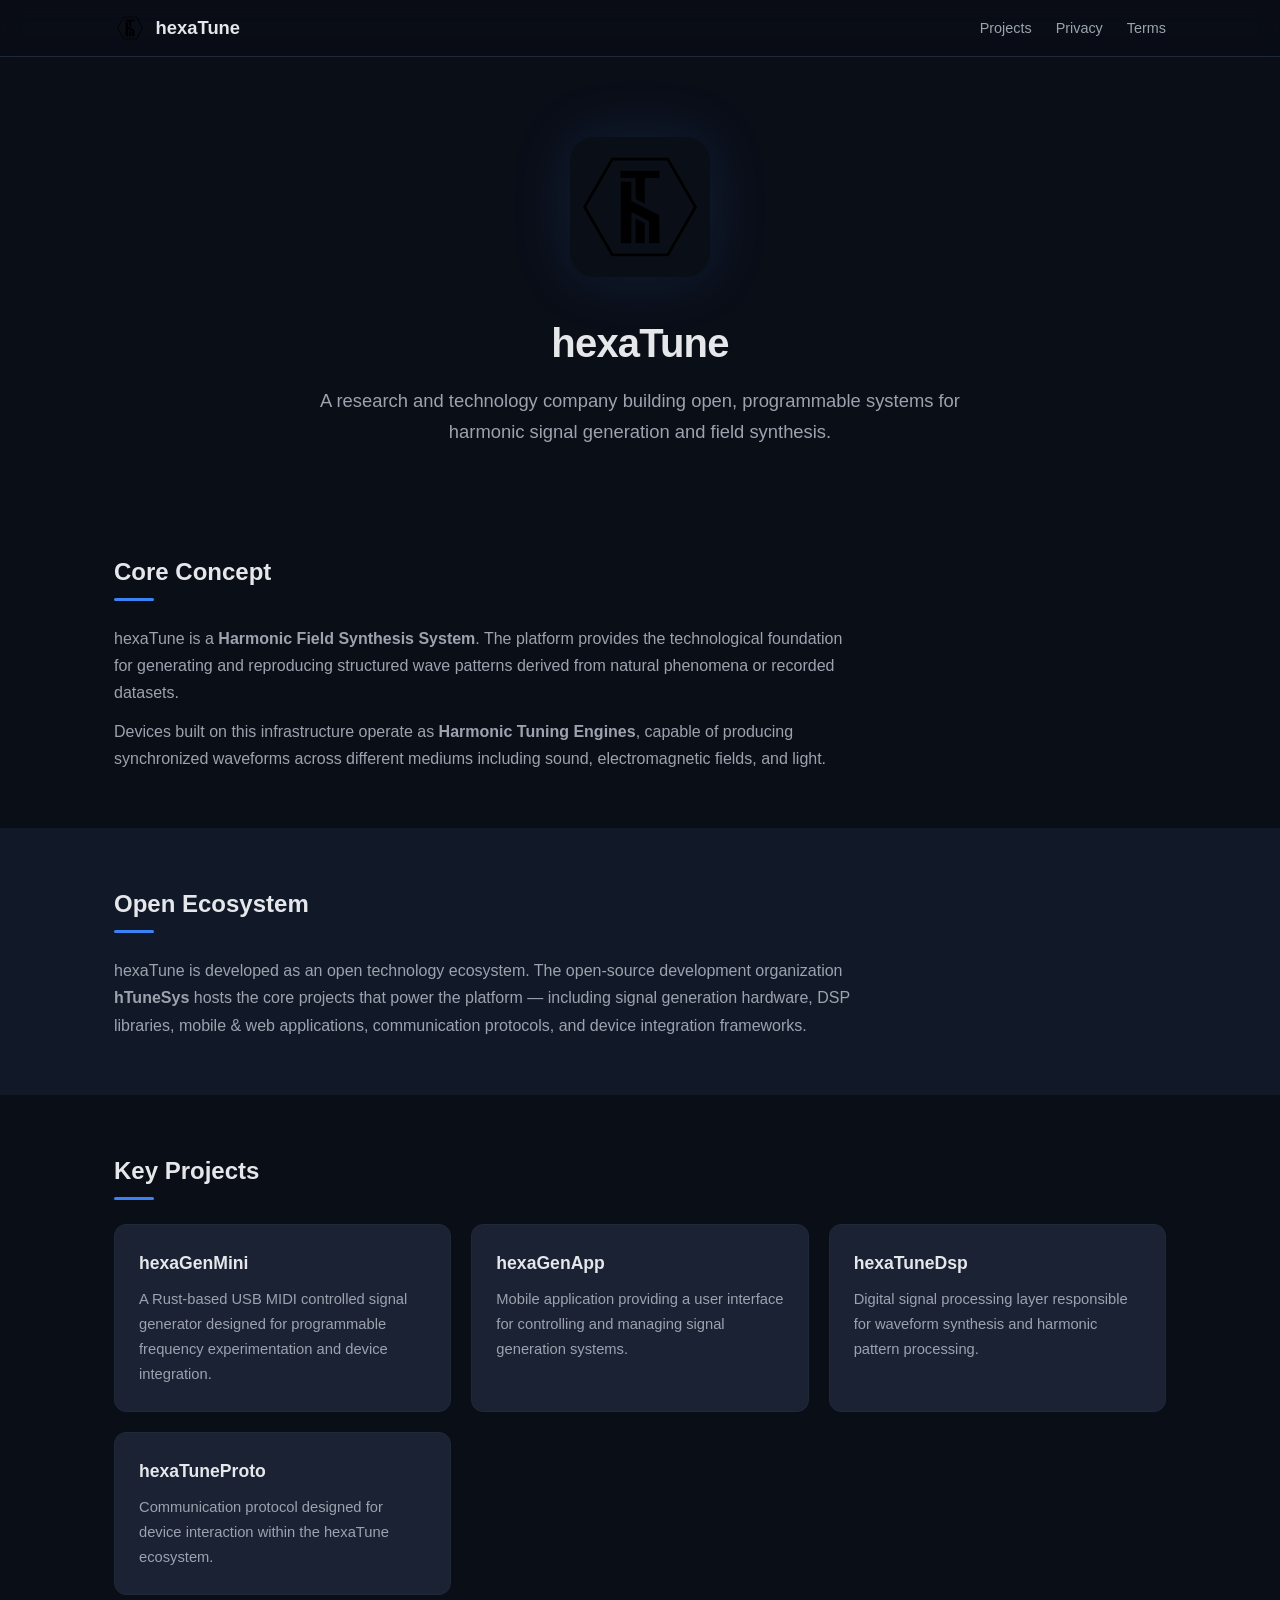
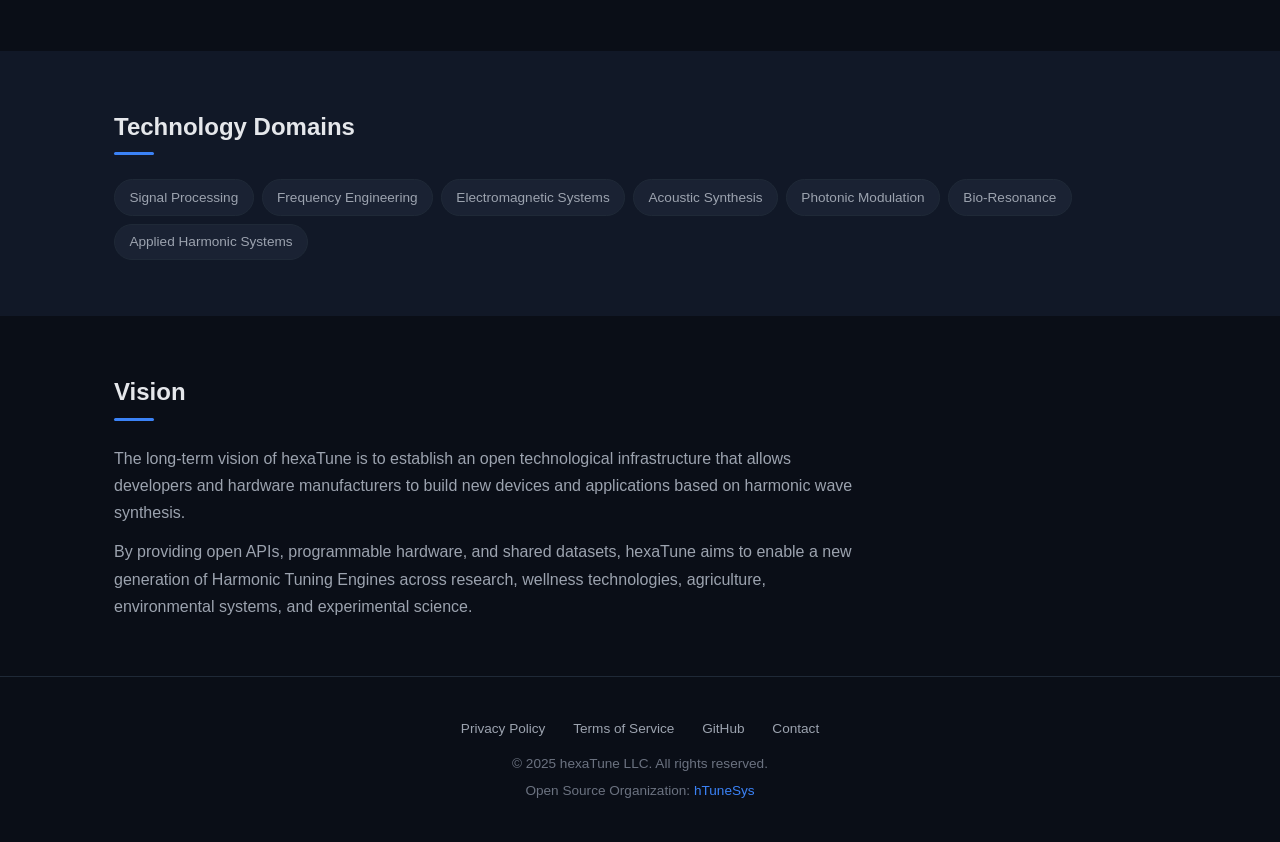
==== index.html @ 027e8869 "Add hexaTune website with privacy policy and terms of service - Landing page with company info, key " ====
<!DOCTYPE html>
<html lang="en">
<head>
  <meta charset="UTF-8">
  <meta name="viewport" content="width=device-width, initial-scale=1.0">
  <title>hexaTune — Harmonic Field Synthesis System</title>
  <meta name="description" content="hexaTune LLC builds open and programmable systems for harmonic signal generation and field synthesis.">
  <link rel="icon" type="image/png" href="assets/logo.png">
  <link rel="stylesheet" href="css/style.css">
</head>
<body>

  <!-- Navigation -->
  <header class="navbar">
    <div class="container">
      <a href="/" class="logo-link">
        <img src="assets/logo.png" alt="hexaTune logo">
        hexaTune
      </a>
      <nav>
        <a href="#projects">Projects</a>
        <a href="/privacy">Privacy</a>
        <a href="/terms">Terms</a>
      </nav>
    </div>
  </header>

  <!-- Hero -->
  <section class="hero">
    <img src="assets/logo.png" alt="hexaTune logo">
    <h1>hexaTune</h1>
    <p class="tagline">A research and technology company building open, programmable systems for harmonic signal generation and field synthesis.</p>
  </section>

  <!-- About -->
  <section class="section">
    <div class="container">
      <h2 class="section-title">Core Concept</h2>
      <p>hexaTune is a <strong>Harmonic Field Synthesis System</strong>. The platform provides the technological foundation for generating and reproducing structured wave patterns derived from natural phenomena or recorded datasets.</p>
      <p style="margin-top:0.75rem;">Devices built on this infrastructure operate as <strong>Harmonic Tuning Engines</strong>, capable of producing synchronized waveforms across different mediums including sound, electromagnetic fields, and light.</p>
    </div>
  </section>

  <!-- Open Ecosystem -->
  <section class="section" style="background:var(--bg-secondary);">
    <div class="container">
      <h2 class="section-title">Open Ecosystem</h2>
      <p>hexaTune is developed as an open technology ecosystem. The open-source development organization <strong>hTuneSys</strong> hosts the core projects that power the platform — including signal generation hardware, DSP libraries, mobile &amp; web applications, communication protocols, and device integration frameworks.</p>
    </div>
  </section>

  <!-- Projects -->
  <section class="section" id="projects">
    <div class="container">
      <h2 class="section-title">Key Projects</h2>
      <div class="card-grid">
        <div class="card">
          <h3>hexaGenMini</h3>
          <p>A Rust-based USB MIDI controlled signal generator designed for programmable frequency experimentation and device integration.</p>
        </div>
        <div class="card">
          <h3>hexaGenApp</h3>
          <p>Mobile application providing a user interface for controlling and managing signal generation systems.</p>
        </div>
        <div class="card">
          <h3>hexaTuneDsp</h3>
          <p>Digital signal processing layer responsible for waveform synthesis and harmonic pattern processing.</p>
        </div>
        <div class="card">
          <h3>hexaTuneProto</h3>
          <p>Communication protocol designed for device interaction within the hexaTune ecosystem.</p>
        </div>
      </div>
    </div>
  </section>

  <!-- Technology Domains -->
  <section class="section" style="background:var(--bg-secondary);">
    <div class="container">
      <h2 class="section-title">Technology Domains</h2>
      <ul class="tag-list">
        <li>Signal Processing</li>
        <li>Frequency Engineering</li>
        <li>Electromagnetic Systems</li>
        <li>Acoustic Synthesis</li>
        <li>Photonic Modulation</li>
        <li>Bio-Resonance</li>
        <li>Applied Harmonic Systems</li>
      </ul>
    </div>
  </section>

  <!-- Vision -->
  <section class="section">
    <div class="container">
      <h2 class="section-title">Vision</h2>
      <p>The long-term vision of hexaTune is to establish an open technological infrastructure that allows developers and hardware manufacturers to build new devices and applications based on harmonic wave synthesis.</p>
      <p style="margin-top:0.75rem;">By providing open APIs, programmable hardware, and shared datasets, hexaTune aims to enable a new generation of Harmonic Tuning Engines across research, wellness technologies, agriculture, environmental systems, and experimental science.</p>
    </div>
  </section>

  <!-- Footer -->
  <footer class="footer">
    <div class="links">
      <a href="/privacy">Privacy Policy</a>
      <a href="/terms">Terms of Service</a>
      <a href="https://github.com/hTuneSys">GitHub</a>
      <a href="mailto:info@hexatune.com">Contact</a>
    </div>
    <p>&copy; 2025 hexaTune LLC. All rights reserved.</p>
    <p style="margin-top:0.25rem;">Open Source Organization: <a href="https://github.com/hTuneSys">hTuneSys</a></p>
  </footer>

</body>
</html>
---- css/style.css ----
/* hexaTune Website — Global Styles */

:root {
  --bg-primary: #0a0e17;
  --bg-secondary: #111827;
  --bg-card: #1a2233;
  --text-primary: #e5e7eb;
  --text-secondary: #9ca3af;
  --text-muted: #6b7280;
  --accent: #3b82f6;
  --accent-hover: #60a5fa;
  --accent-glow: rgba(59, 130, 246, 0.15);
  --border: #1f2937;
  --radius: 12px;
  --max-width: 1100px;
}

*, *::before, *::after {
  margin: 0;
  padding: 0;
  box-sizing: border-box;
}

html {
  scroll-behavior: smooth;
}

body {
  font-family: -apple-system, BlinkMacSystemFont, 'Segoe UI', Roboto, Oxygen, Ubuntu, Cantarell, sans-serif;
  background: var(--bg-primary);
  color: var(--text-primary);
  line-height: 1.7;
  font-size: 16px;
  -webkit-font-smoothing: antialiased;
}

a {
  color: var(--accent);
  text-decoration: none;
  transition: color 0.2s;
}

a:hover {
  color: var(--accent-hover);
}

/* ── Navigation ─────────────────────────────────── */

.navbar {
  position: sticky;
  top: 0;
  z-index: 100;
  background: rgba(10, 14, 23, 0.85);
  backdrop-filter: blur(12px);
  -webkit-backdrop-filter: blur(12px);
  border-bottom: 1px solid var(--border);
}

.navbar .container {
  display: flex;
  align-items: center;
  justify-content: space-between;
  padding: 0.75rem 1.5rem;
  max-width: var(--max-width);
  margin: 0 auto;
}

.navbar .logo-link {
  display: flex;
  align-items: center;
  gap: 0.6rem;
  font-weight: 700;
  font-size: 1.15rem;
  color: var(--text-primary);
}

.navbar .logo-link img {
  width: 32px;
  height: 32px;
  border-radius: 6px;
}

.navbar nav {
  display: flex;
  gap: 1.5rem;
}

.navbar nav a {
  color: var(--text-secondary);
  font-size: 0.9rem;
  font-weight: 500;
  transition: color 0.2s;
}

.navbar nav a:hover {
  color: var(--text-primary);
}

/* ── Container ──────────────────────────────────── */

.container {
  max-width: var(--max-width);
  margin: 0 auto;
  padding: 0 1.5rem;
}

/* ── Hero ────────────────────────────────────────── */

.hero {
  text-align: center;
  padding: 5rem 1.5rem 3rem;
}

.hero img {
  width: 140px;
  height: 140px;
  border-radius: 24px;
  margin-bottom: 1.5rem;
  box-shadow: 0 0 60px var(--accent-glow);
}

.hero h1 {
  font-size: 2.5rem;
  font-weight: 800;
  letter-spacing: -0.02em;
  margin-bottom: 0.5rem;
}

.hero .tagline {
  font-size: 1.15rem;
  color: var(--text-secondary);
  max-width: 650px;
  margin: 0 auto;
}

/* ── Sections ───────────────────────────────────── */

.section {
  padding: 3.5rem 0;
}

.section-title {
  font-size: 1.5rem;
  font-weight: 700;
  margin-bottom: 1.5rem;
  position: relative;
  padding-bottom: 0.5rem;
}

.section-title::after {
  content: '';
  position: absolute;
  left: 0;
  bottom: 0;
  width: 40px;
  height: 3px;
  background: var(--accent);
  border-radius: 2px;
}

.section-title.center {
  text-align: center;
}

.section-title.center::after {
  left: 50%;
  transform: translateX(-50%);
}

.section p {
  color: var(--text-secondary);
  max-width: 750px;
}

/* ── Cards Grid ─────────────────────────────────── */

.card-grid {
  display: grid;
  grid-template-columns: repeat(auto-fit, minmax(260px, 1fr));
  gap: 1.25rem;
  margin-top: 1.5rem;
}

.card {
  background: var(--bg-card);
  border: 1px solid var(--border);
  border-radius: var(--radius);
  padding: 1.5rem;
  transition: border-color 0.3s, box-shadow 0.3s;
}

.card:hover {
  border-color: var(--accent);
  box-shadow: 0 0 30px var(--accent-glow);
}

.card h3 {
  font-size: 1.1rem;
  font-weight: 600;
  margin-bottom: 0.5rem;
}

.card p {
  font-size: 0.92rem;
  color: var(--text-secondary);
}

/* ── Tag List ───────────────────────────────────── */

.tag-list {
  display: flex;
  flex-wrap: wrap;
  gap: 0.5rem;
  margin-top: 1rem;
  list-style: none;
}

.tag-list li {
  background: var(--bg-card);
  border: 1px solid var(--border);
  border-radius: 20px;
  padding: 0.35rem 0.9rem;
  font-size: 0.85rem;
  color: var(--text-secondary);
}

/* ── Footer ─────────────────────────────────────── */

.footer {
  border-top: 1px solid var(--border);
  padding: 2.5rem 1.5rem;
  text-align: center;
  color: var(--text-muted);
  font-size: 0.85rem;
}

.footer .links {
  margin-bottom: 0.75rem;
}

.footer .links a {
  color: var(--text-secondary);
  margin: 0 0.75rem;
}

.footer .links a:hover {
  color: var(--text-primary);
}

/* ── Legal Pages ────────────────────────────────── */

.legal {
  max-width: 800px;
  margin: 0 auto;
  padding: 3rem 1.5rem 4rem;
}

.legal h1 {
  font-size: 2rem;
  font-weight: 800;
  margin-bottom: 0.25rem;
}

.legal .effective-date {
  color: var(--text-muted);
  font-size: 0.9rem;
  margin-bottom: 2.5rem;
}

.legal h2 {
  font-size: 1.25rem;
  font-weight: 700;
  margin-top: 2.25rem;
  margin-bottom: 0.75rem;
  color: var(--text-primary);
}

.legal h3 {
  font-size: 1.05rem;
  font-weight: 600;
  margin-top: 1.5rem;
  margin-bottom: 0.5rem;
}

.legal p {
  color: var(--text-secondary);
  margin-bottom: 0.85rem;
}

.legal ul {
  color: var(--text-secondary);
  margin: 0.5rem 0 1rem 1.5rem;
}

.legal ul li {
  margin-bottom: 0.35rem;
}

.legal a {
  color: var(--accent);
}

/* ── Responsive ─────────────────────────────────── */

@media (max-width: 768px) {
  .hero {
    padding: 3rem 1rem 2rem;
  }
  .hero h1 {
    font-size: 1.8rem;
  }
  .hero .tagline {
    font-size: 1rem;
  }
  .section-title {
    font-size: 1.3rem;
  }
  .card-grid {
    grid-template-columns: 1fr;
  }
  .navbar nav {
    gap: 1rem;
  }
  .navbar nav a {
    font-size: 0.82rem;
  }
  .legal h1 {
    font-size: 1.5rem;
  }
}

@media (max-width: 480px) {
  .navbar .container {
    flex-direction: column;
    gap: 0.5rem;
  }
  .hero img {
    width: 100px;
    height: 100px;
  }
}
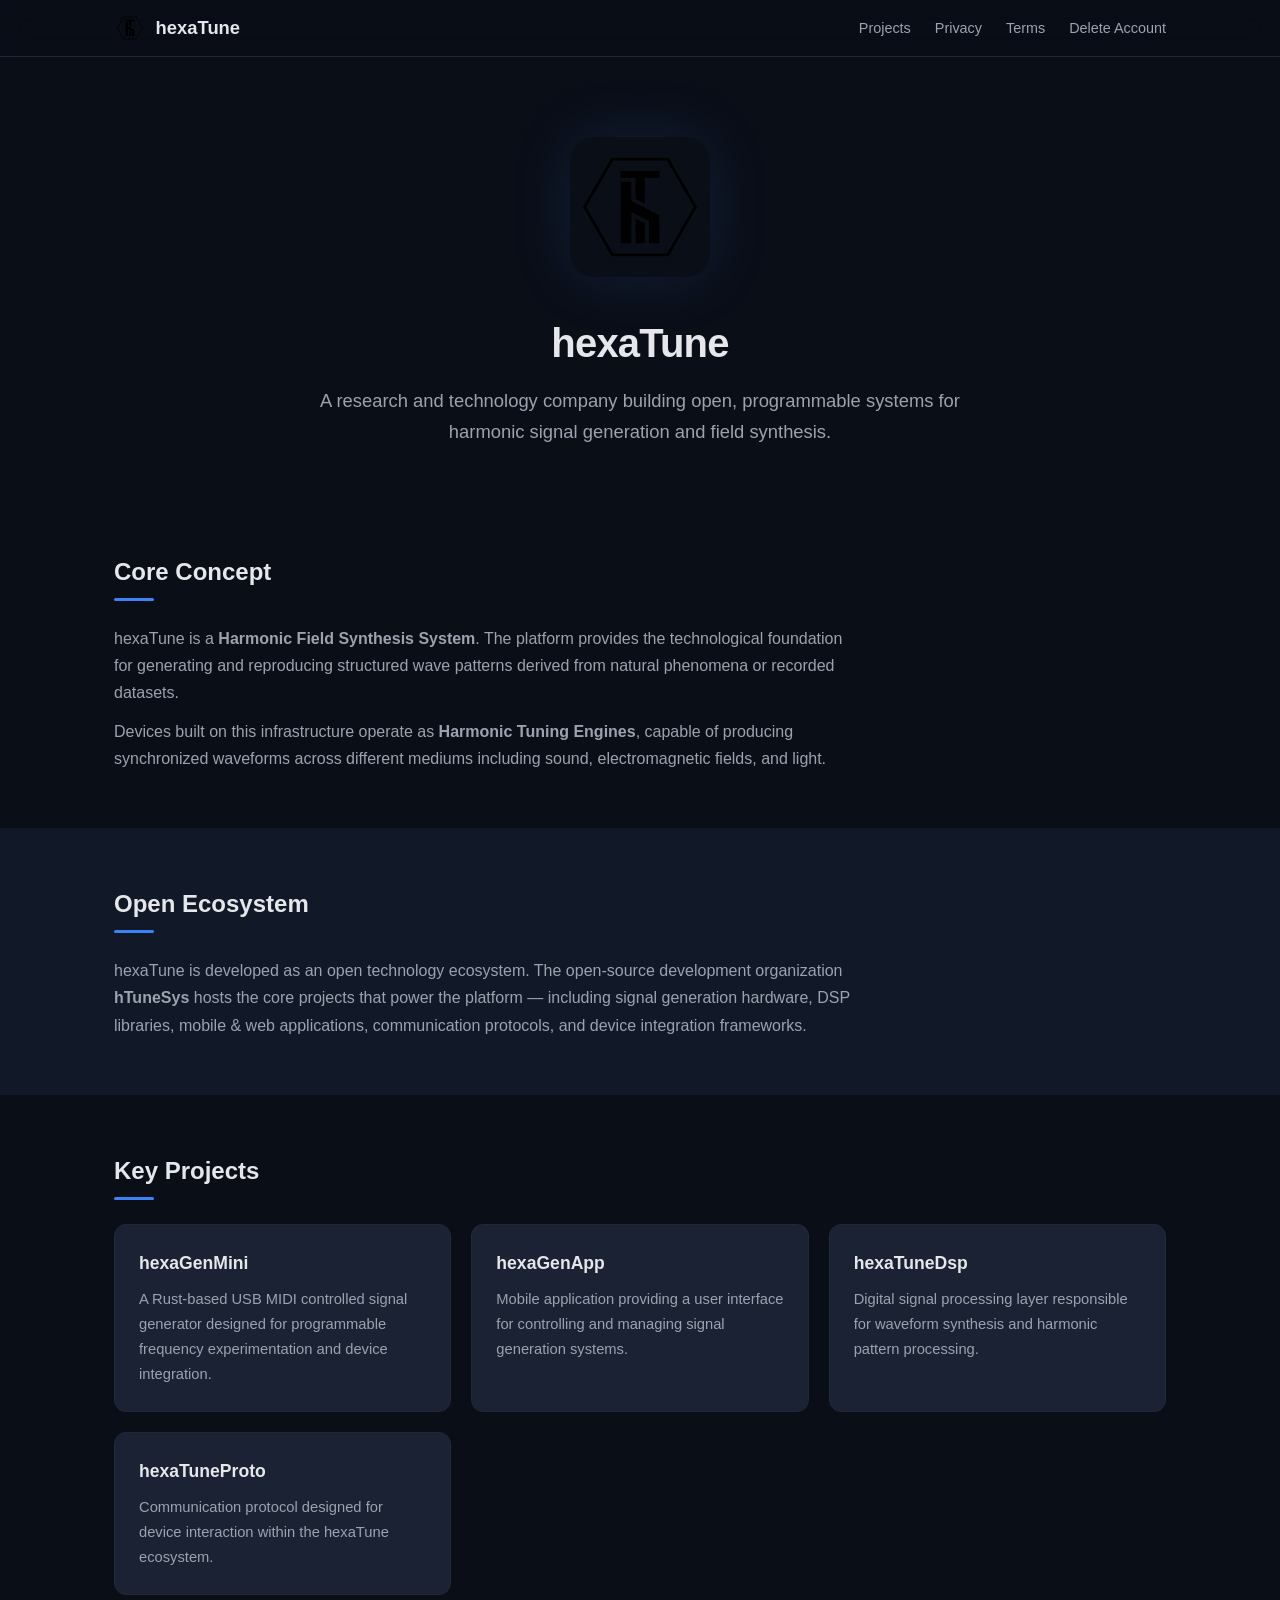
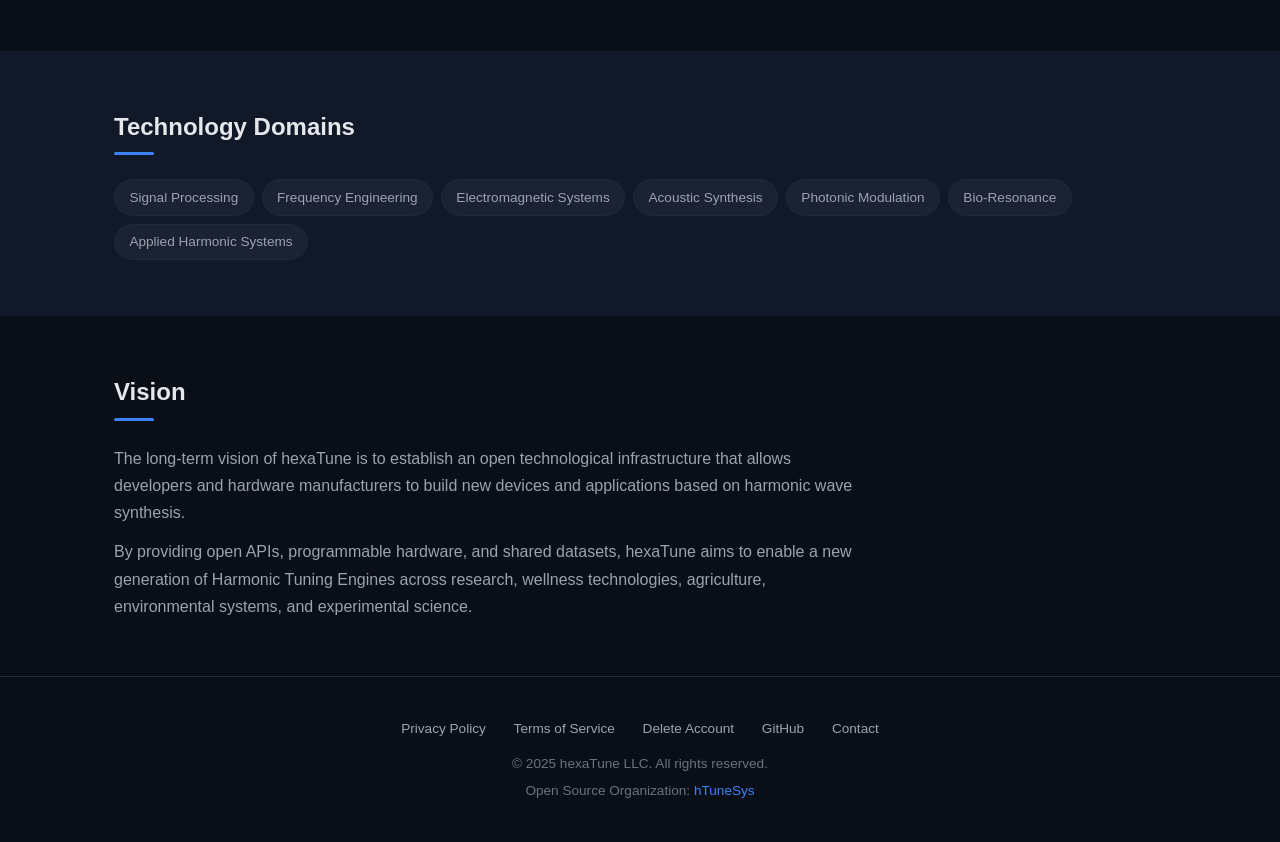
==== commit efe1d689: "Add delete-account page with links across all pages - Create delete-account/index.html with account " ====
--- a/index.html
+++ b/index.html
@@ -21,6 +21,7 @@
         <a href="#projects">Projects</a>
         <a href="/privacy">Privacy</a>
         <a href="/terms">Terms</a>
+        <a href="/delete-account">Delete Account</a>
       </nav>
     </div>
   </header>
@@ -104,6 +105,7 @@
     <div class="links">
       <a href="/privacy">Privacy Policy</a>
       <a href="/terms">Terms of Service</a>
+      <a href="/delete-account">Delete Account</a>
       <a href="https://github.com/hTuneSys">GitHub</a>
       <a href="mailto:info@hexatune.com">Contact</a>
     </div>
